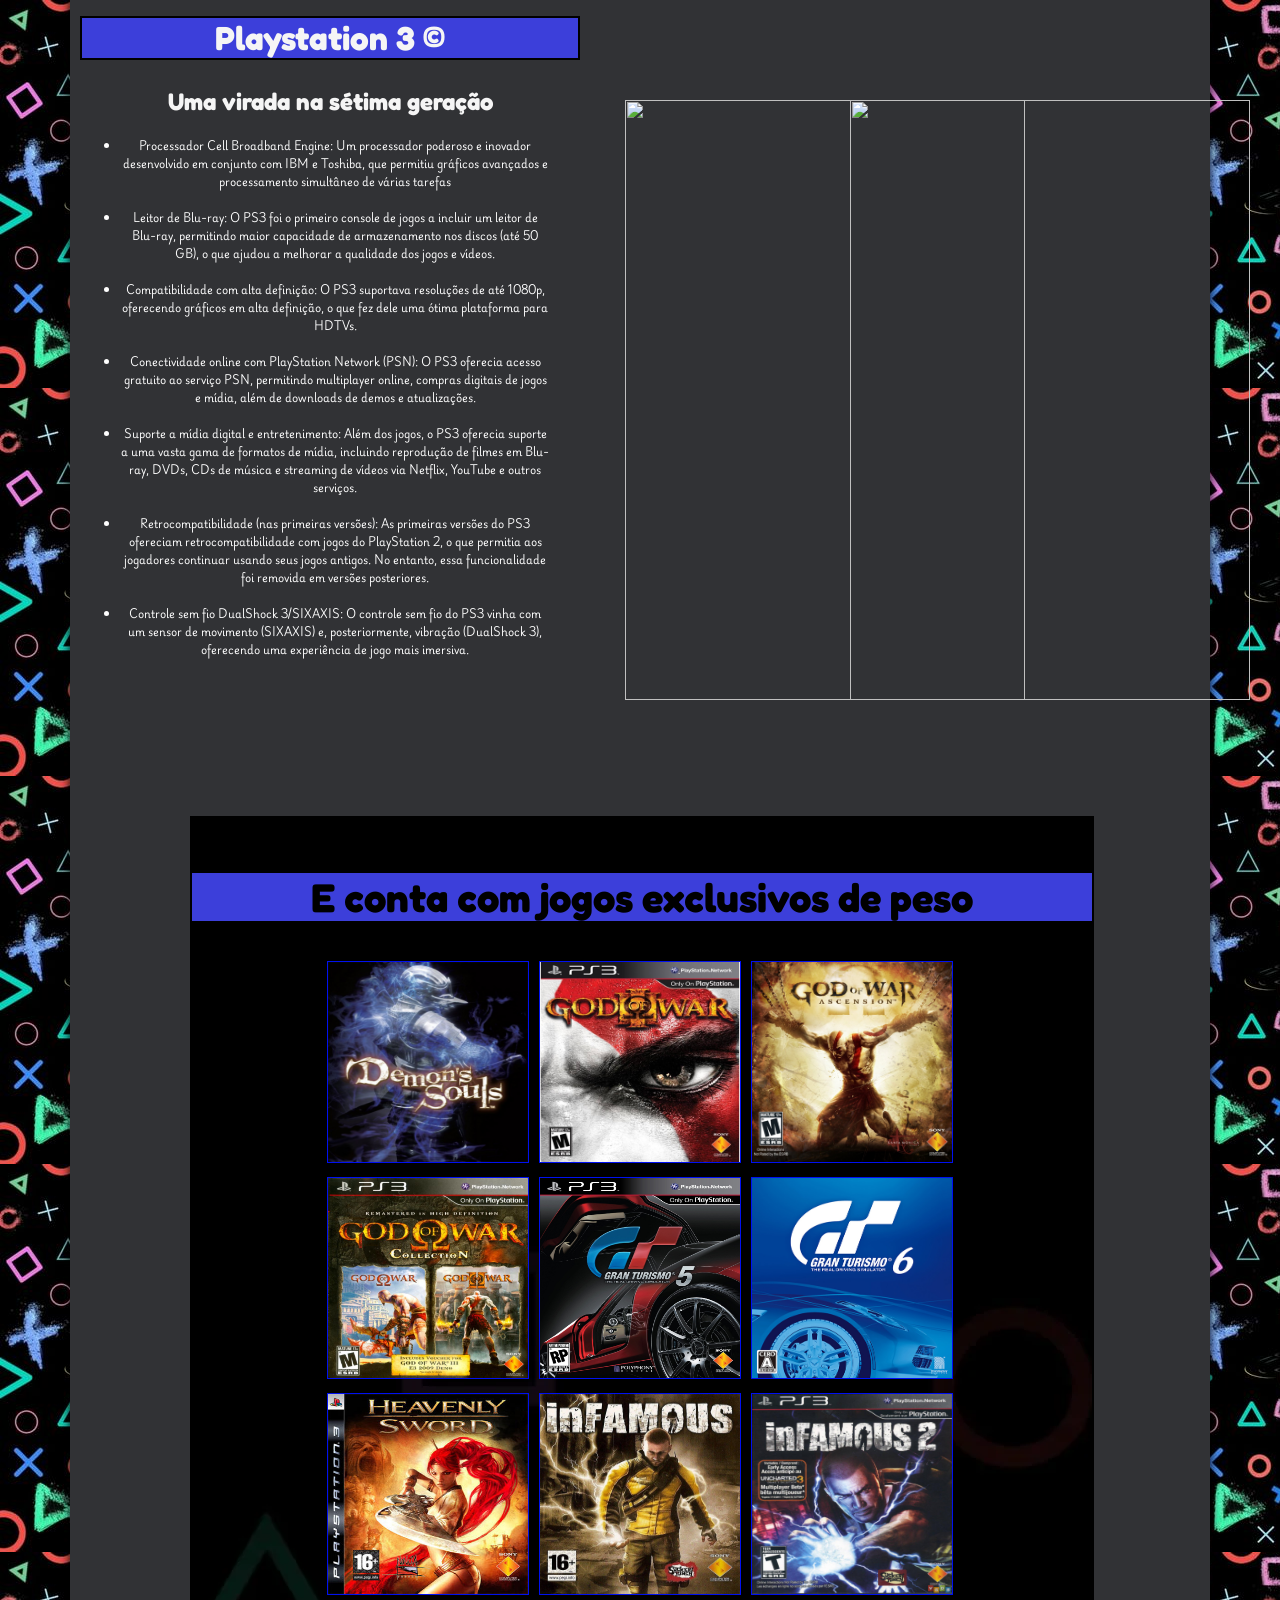
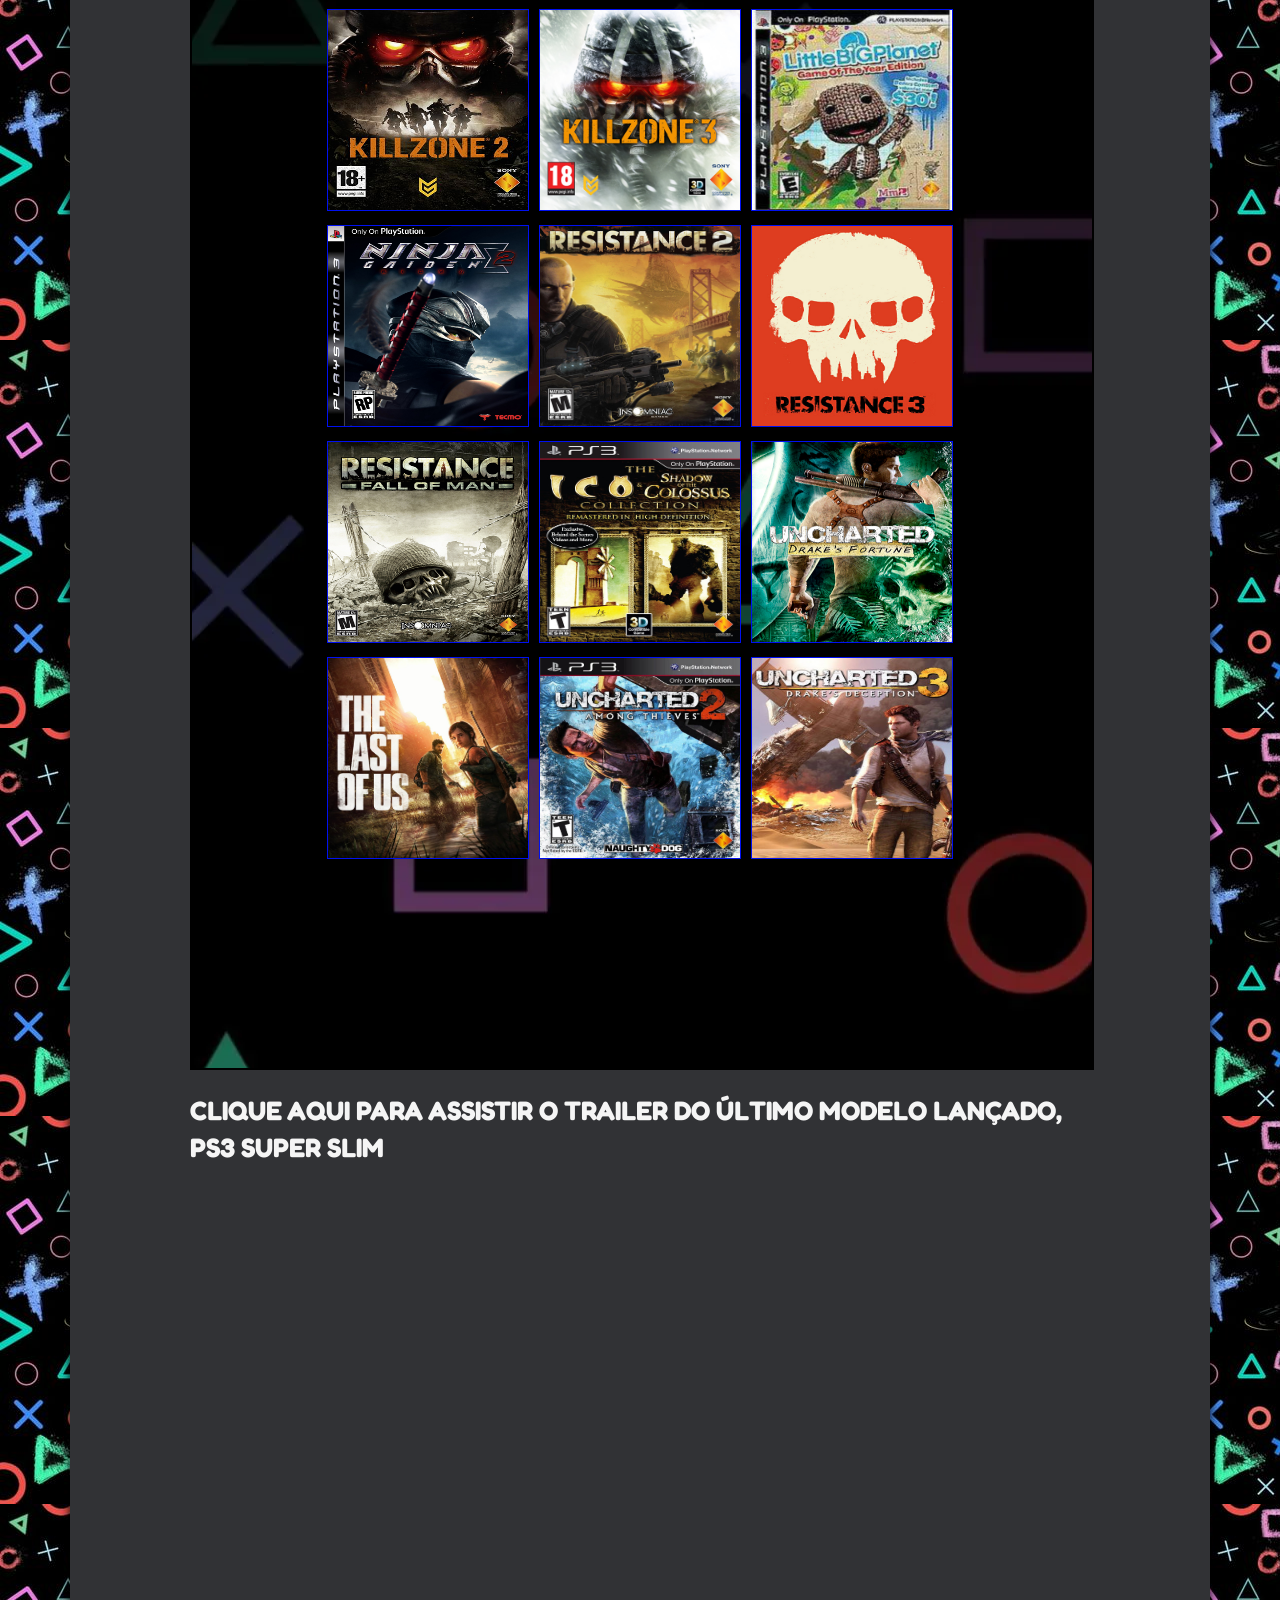
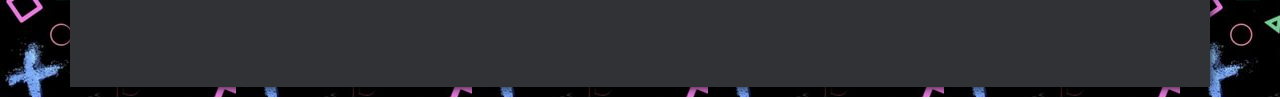
==== index.html @ 993ad934 "Add files via upload" ====
<!DOCTYPE html>
<html lang="pt-br">
<head>
        <meta charset="UTF-8">
        <meta name="viewport" content="width=device-width, initial-scale=1.0">
        <title>Sony Playstation</title>
        <link rel="stylesheet" type="text/css" href="landing.css"/>
        <link type="text/javascript" href="landing.js">
</head>
<body>
      <div id="landing">  
        <section id="explainid">
                <h1 id="explain">Playstation 3 &copy;</h1>
                <h2 id="explain2">Uma virada na sétima geração</h2>
                <ul id="specs">
                        <li>Processador Cell Broadband Engine: Um processador poderoso e inovador desenvolvido em conjunto com IBM e Toshiba, que permitiu gráficos avançados e processamento simultâneo de várias tarefas</li><br>
                        <li>Leitor de Blu-ray: O PS3 foi o primeiro console de jogos a incluir um leitor de Blu-ray, permitindo maior capacidade de armazenamento nos discos (até 50 GB), o que ajudou a melhorar a qualidade dos jogos e vídeos.</li><br>
                        <li>Compatibilidade com alta definição: O PS3 suportava resoluções de até 1080p, oferecendo gráficos em alta definição, o que fez dele uma ótima plataforma para HDTVs.</li><br>
                        <li>Conectividade online com PlayStation Network (PSN): O PS3 oferecia acesso gratuito ao serviço PSN, permitindo multiplayer online, compras digitais de jogos e mídia, além de downloads de demos e atualizações.</li><br>
                        <li>Suporte a mídia digital e entretenimento: Além dos jogos, o PS3 oferecia suporte a uma vasta gama de formatos de mídia, incluindo reprodução de filmes em Blu-ray, DVDs, CDs de música e streaming de vídeos via Netflix, YouTube e outros serviços.</li><br>
                        <li>Retrocompatibilidade (nas primeiras versões): As primeiras versões do PS3 ofereciam retrocompatibilidade com jogos do PlayStation 2, o que permitia aos jogadores continuar usando seus jogos antigos. No entanto, essa funcionalidade foi removida em versões posteriores.</li><br>
                        <li>Controle sem fio DualShock 3/SIXAXIS: O controle sem fio do PS3 vinha com um sensor de movimento (SIXAXIS) e, posteriormente, vibração (DualShock 3), oferecendo uma experiência de jogo mais imersiva.</li><br>
                </ul>
        </section>
                <img id="play1" src="imagens/PS3-Slim-Console-Vert.png" alt="">
                <img id="play2" src="imagens/Ps3-fat-console.png">                
   <section id="exclu">
   <h1 id="peso">E conta com jogos exclusivos de peso</h1>
                <ul id="exclusivos">
        <li><img src="imagens/demonsouls.jpg" alt=""></li>
        <li><img src="imagens/god3.jpg" alt=""></li>
        <li><img src="imagens/gowascension.png" alt=""></li>
   </br>
   </ul>
   <ul id="exclusivos">
        <li><img src="imagens/gowcollection.jpg" alt=""></li>
        <li><img src="imagens/granturismo5.jpg" alt=""></li>
        <li><img src="imagens/granturismo6.jpg" alt=""></li><br>
        </ul>
        <ul id="exclusivos">
        <li><img src="imagens/Heavenly_Sword_Game_Cover.jpg" alt=""></li>
        <li><img src="imagens/infamous.jpg" alt=""></li>
        <li><img src="imagens/infamous-2-37993.jpg" alt=""></li><br>
</ul>
<ul id="exclusivos">
        <li><img src="imagens/killzone2.png" alt=""></li>
        <li><img src="imagens/Killzone_3_capa.png" alt=""></li>
        <li><img src="imagens/littlebigplanet.jpg" alt=""></li><br>
        </ul>
        <ul id="exclusivos">
        <li><img src="imagens/ninjagaidensigma.jpg" alt=""></li>
        <li><img src="imagens/Resistance_2_capa.png" alt=""></li>
        <li><img src="imagens/Resistance_3_capa.png" alt=""></li><br>
        </ul>
        <ul id="exclusivos">
        <li><img src="imagens/Resistance_Fall_of_Man_capa.png" alt=""></li>
        <li><img src="imagens/shadoweico.jpg" alt=""></li>
        <li><img src="imagens/uncharted1.png" alt=""></li><br>
        </ul>
        <ul id="exclusivos">
        <li><img src="imagens/thelastofus.png" alt=""></li>
        <li><img src="imagens/uncharted2.jpg" alt=""></li>
        <li><img src="imagens/uncharted3.jpg" alt=""></li><br>
   </ul>
</section>
<h1 id="trailer"><a href="Trailer.html" target="_blank">CLIQUE AQUI PARA ASSISTIR O TRAILER DO ÚLTIMO MODELO LANÇADO, PS3 SUPER SLIM</a></h1>
</div>
</body>
</html>
---- landing.css ----
@charset " UTF-8 ";
@font-face {
        font-family: Fredoka;
        src: url(fontes/Fredoka-VariableFont_wdth\,wght.ttf);
     }
     @font-face {
        font-family: Playwrite;
        src: url(fontes/PlaywriteDEGrund-VariableFont_wght.ttf);
     }
body{
       background-image: url(imagens/psbackexclu.jpg) ;

}
div#landing{
        width: 900px;
        margin: -20px auto 10px auto;
        box-shadow: 0px 0px 10px ;
        padding-left: 120px;
        padding-right: 120px;
        align-content: center;
        align-items: center;
        align-self: center;
        background-color: rgb(49, 50, 53);
        padding-bottom: 500px;
}
img#play1{
        height: 600px;
        width: 400px;
        display: block;
        position: absolute;
        left: 850px;
        top: 100px;
}
img#play2{
        height: 600px;
        width: 400px;
        display: block;
        position: absolute;
        left: 625px;
        top: 100px;

}
section#explainid{
        display: block;
        height: 600px;
        width: 500px;
        background-color: rgb(49, 50, 53);
        margin-top: 10px;
        padding-left: 10px;
        padding-right: 10px;
        margin-left: -120px;
}
header{
        width: 500px;
        height: 250px;
        background-color: aliceblue;
}
ul#exclusivos{
       width: 100px;
       height: 200px;  
       list-style: none;
       display: flex;
       margin-left: 90px;
       margin-right: 150px;
}

ul#exclusivos li img{
        width: 200px;
        height: 200px;
        display: inline-flexbox;
        border: 1px solid rgb(0, 16, 241);
        margin: 5px 5px 5px 5px;

}
ul#exclusivos li img:hover{
        width: 300px;
        height: 300px;
        transition: 2s;
        position: relative;
}
h1#explain{
        background-color: rgb(60, 63, 218);
        font-family: Fredoka;
        font-size: 25pt;
        text-align: center;
        border: 2px solid black;
        color: whitesmoke;
}
h2#explain2{
        font-family: Fredoka;
        color: whitesmoke;
        text-align: center;
}
h1#peso{
        font-family: Fredoka;
        background-color: rgb(60, 63, 218);
        text-align: center;
        font-size: 30pt;
        border-bottom: 2px solid black;
        border-top: 2px solid black;
}
section#exclu{
        width: 900px;
        padding-top: 20px;
        text-align: center;
        background-image: url(imagens/ps3\ e\ tals.webp);
        padding-bottom: 200px;
        margin-top: 200px;
        border: 2px solid black;
}
ul#specs li{
        font-family:Playwrite;
        font-size: 8pt;
        color: white;
}
ul#specs li:hover{
        background-color: rgb(62, 75, 194);
        font-weight: bolder;
        transition: 1.5s;
        font-size: 10pt;
}
ul#specs{
        height: 800px;
        width: 430px;
        text-align: center;
        text-align: justify;
        padding-bottom: 80px;
        background-color: rgb(49, 50, 53);
        text-align: center;
        padding-right: 40px;
}
a{
        text-decoration: none;
        color: whitesmoke;
        text-align: center;
        font-family: Fredoka;
        text-align: justify;
        font-size: 20pt;
}
h1#trailer a:hover{
        background-color: rgb(0, 4, 216);
        font-size: 30pt;
        transition: 2s;
}
video#trailer{
        width: 800px;
        height: 500px;
        padding-left: 50px;
        padding-right: 150px;
        padding-top: 50px;
}
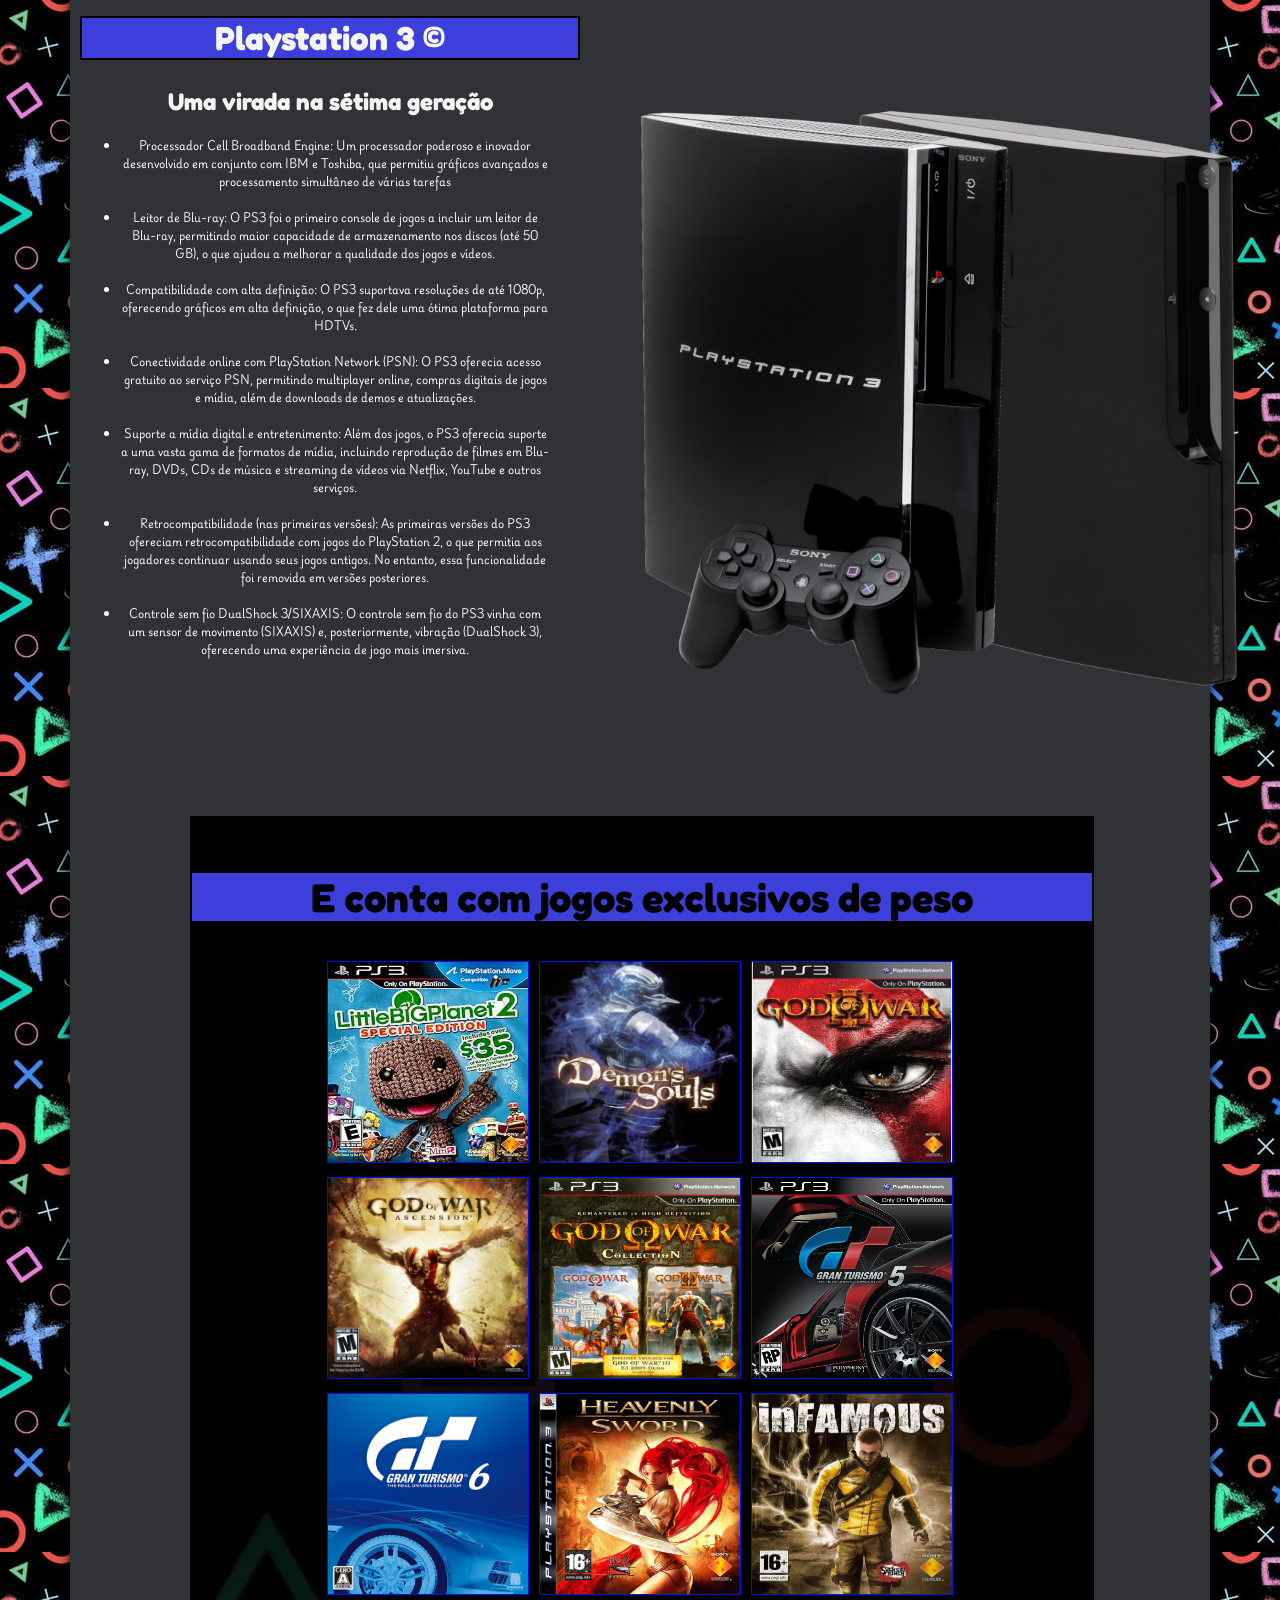
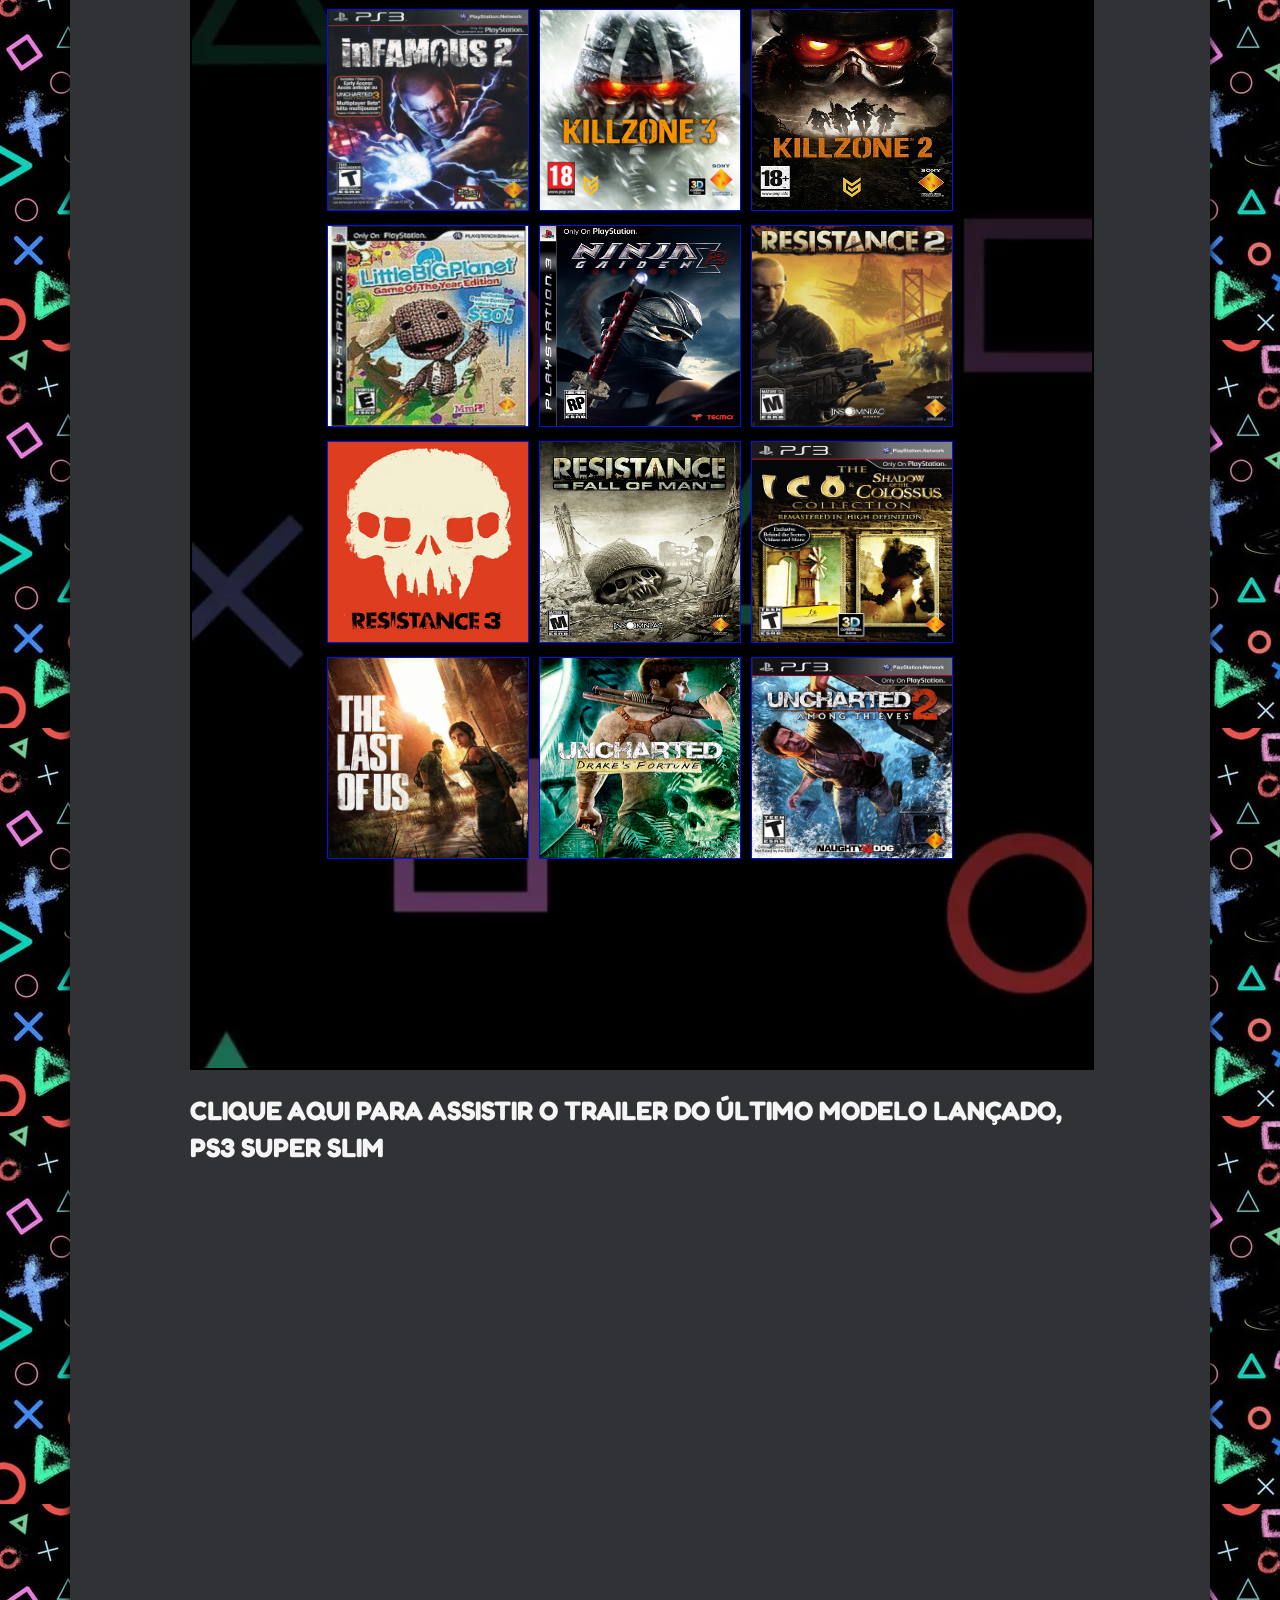
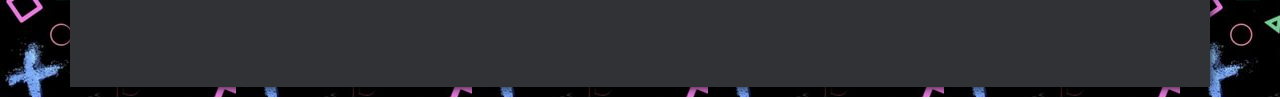
==== commit 546b5b91: "Atualizar imagens da galeria de jogos" ====
--- a/index.html
+++ b/index.html
@@ -27,40 +27,40 @@
    <section id="exclu">
    <h1 id="peso">E conta com jogos exclusivos de peso</h1>
                 <ul id="exclusivos">
-        <li><img src="imagens/demonsouls.jpg" alt=""></li>
-        <li><img src="imagens/god3.jpg" alt=""></li>
-        <li><img src="imagens/gowascension.png" alt=""></li>
+        <li><img src="imagens/foto1.jpg" alt=""></li>
+        <li><img src="imagens/foto2.jpg" alt=""></li>
+        <li><img src="imagens/foto3.jpg" alt=""></li>
    </br>
    </ul>
    <ul id="exclusivos">
-        <li><img src="imagens/gowcollection.jpg" alt=""></li>
-        <li><img src="imagens/granturismo5.jpg" alt=""></li>
-        <li><img src="imagens/granturismo6.jpg" alt=""></li><br>
+        <li><img src="imagens/foto4.png" alt=""></li>
+        <li><img src="imagens/foto5.jpg" alt=""></li>
+        <li><img src="imagens/foto6.jpg" alt=""></li><br>
         </ul>
         <ul id="exclusivos">
-        <li><img src="imagens/Heavenly_Sword_Game_Cover.jpg" alt=""></li>
-        <li><img src="imagens/infamous.jpg" alt=""></li>
-        <li><img src="imagens/infamous-2-37993.jpg" alt=""></li><br>
+        <li><img src="imagens/foto7.jpg" alt=""></li>
+        <li><img src="imagens/foto8.jpg" alt=""></li>
+        <li><img src="imagens/foto9.jpg" alt=""></li><br>
 </ul>
 <ul id="exclusivos">
-        <li><img src="imagens/killzone2.png" alt=""></li>
-        <li><img src="imagens/Killzone_3_capa.png" alt=""></li>
-        <li><img src="imagens/littlebigplanet.jpg" alt=""></li><br>
+        <li><img src="imagens/foto10.jpg" alt=""></li>
+        <li><img src="imagens/foto11.png" alt=""></li>
+        <li><img src="imagens/foto12.png" alt=""></li><br>
         </ul>
         <ul id="exclusivos">
-        <li><img src="imagens/ninjagaidensigma.jpg" alt=""></li>
-        <li><img src="imagens/Resistance_2_capa.png" alt=""></li>
-        <li><img src="imagens/Resistance_3_capa.png" alt=""></li><br>
+        <li><img src="imagens/foto13.jpg" alt=""></li>
+        <li><img src="imagens/foto14.jpg" alt=""></li>
+        <li><img src="imagens/foto15.png" alt=""></li><br>
         </ul>
         <ul id="exclusivos">
-        <li><img src="imagens/Resistance_Fall_of_Man_capa.png" alt=""></li>
-        <li><img src="imagens/shadoweico.jpg" alt=""></li>
-        <li><img src="imagens/uncharted1.png" alt=""></li><br>
+        <li><img src="imagens/foto16.png" alt=""></li>
+        <li><img src="imagens/foto17.png" alt=""></li>
+        <li><img src="imagens/foto18.jpg" alt=""></li><br>
         </ul>
         <ul id="exclusivos">
-        <li><img src="imagens/thelastofus.png" alt=""></li>
-        <li><img src="imagens/uncharted2.jpg" alt=""></li>
-        <li><img src="imagens/uncharted3.jpg" alt=""></li><br>
+        <li><img src="imagens/foto19.png" alt=""></li>
+        <li><img src="imagens/foto20.png" alt=""></li>
+        <li><img src="imagens/foto21.jpg" alt=""></li><br>
    </ul>
 </section>
 <h1 id="trailer"><a href="Trailer.html" target="_blank">CLIQUE AQUI PARA ASSISTIR O TRAILER DO ÚLTIMO MODELO LANÇADO, PS3 SUPER SLIM</a></h1>
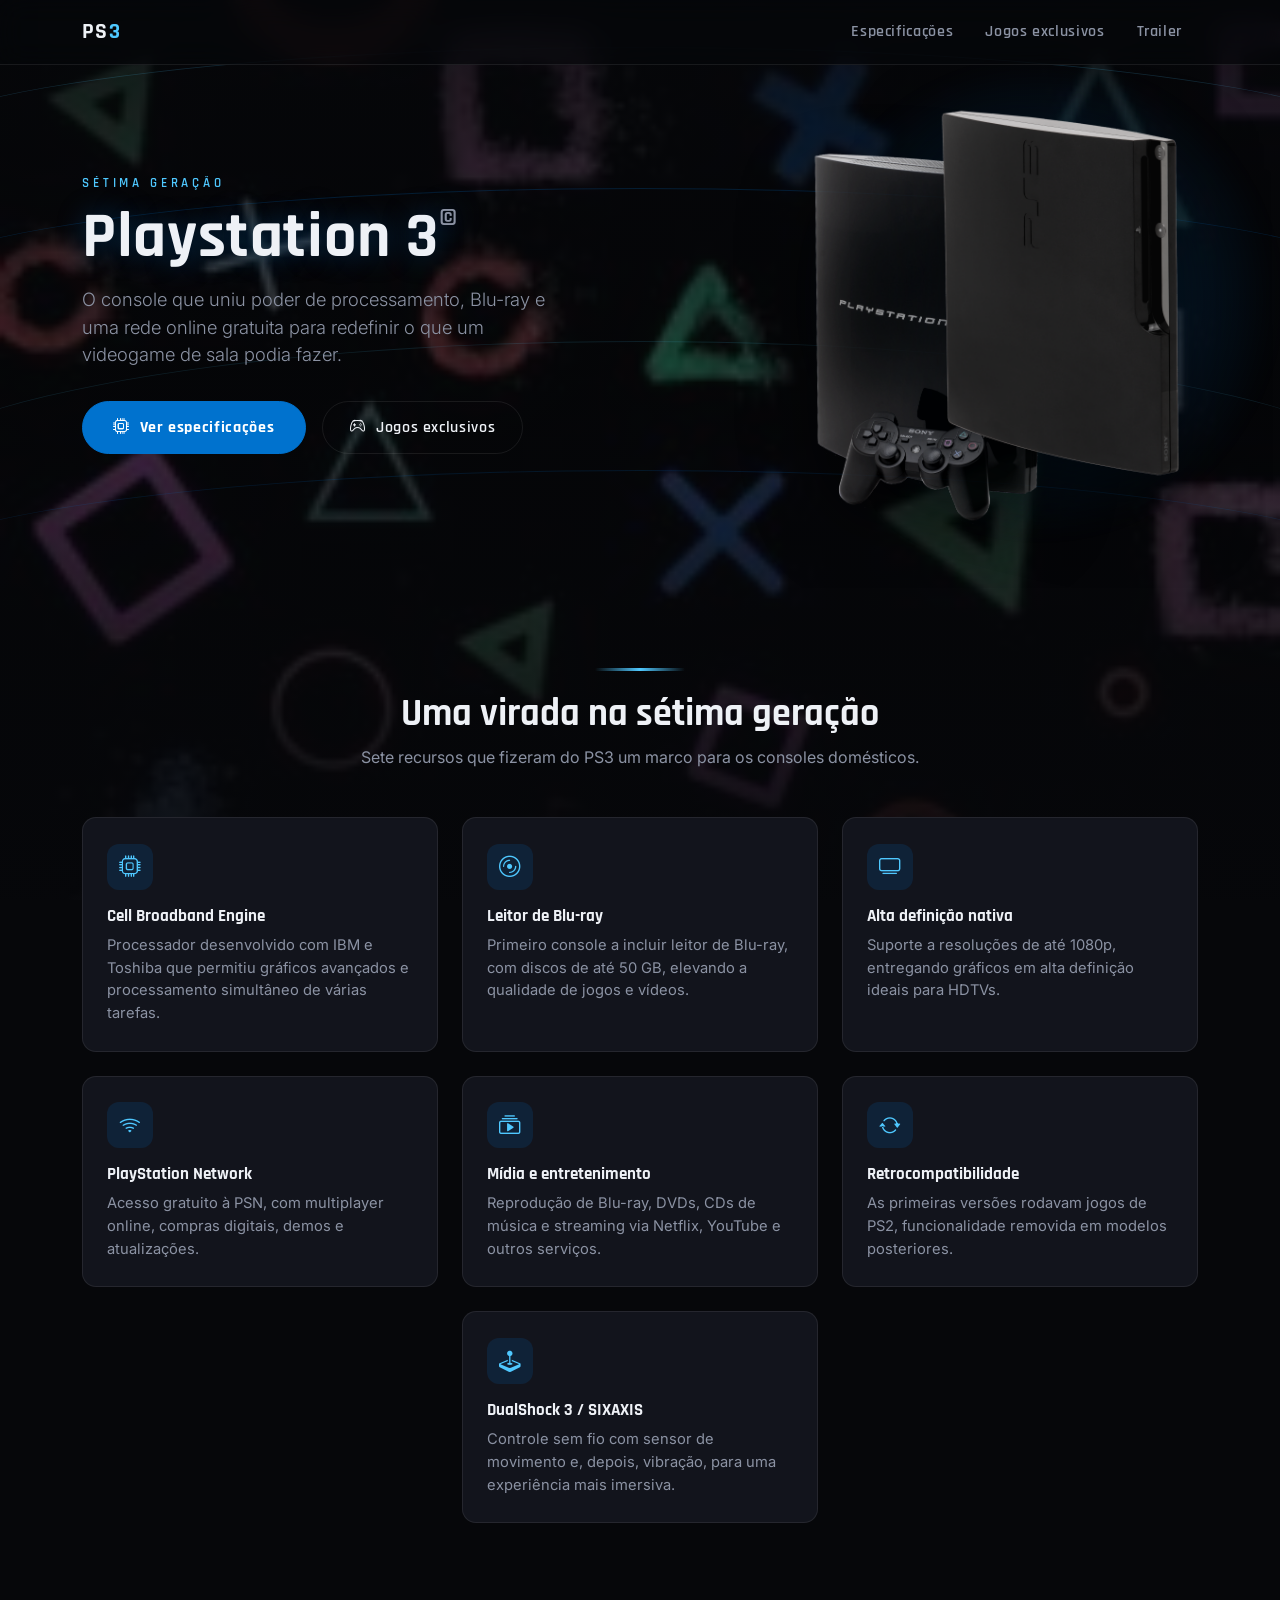
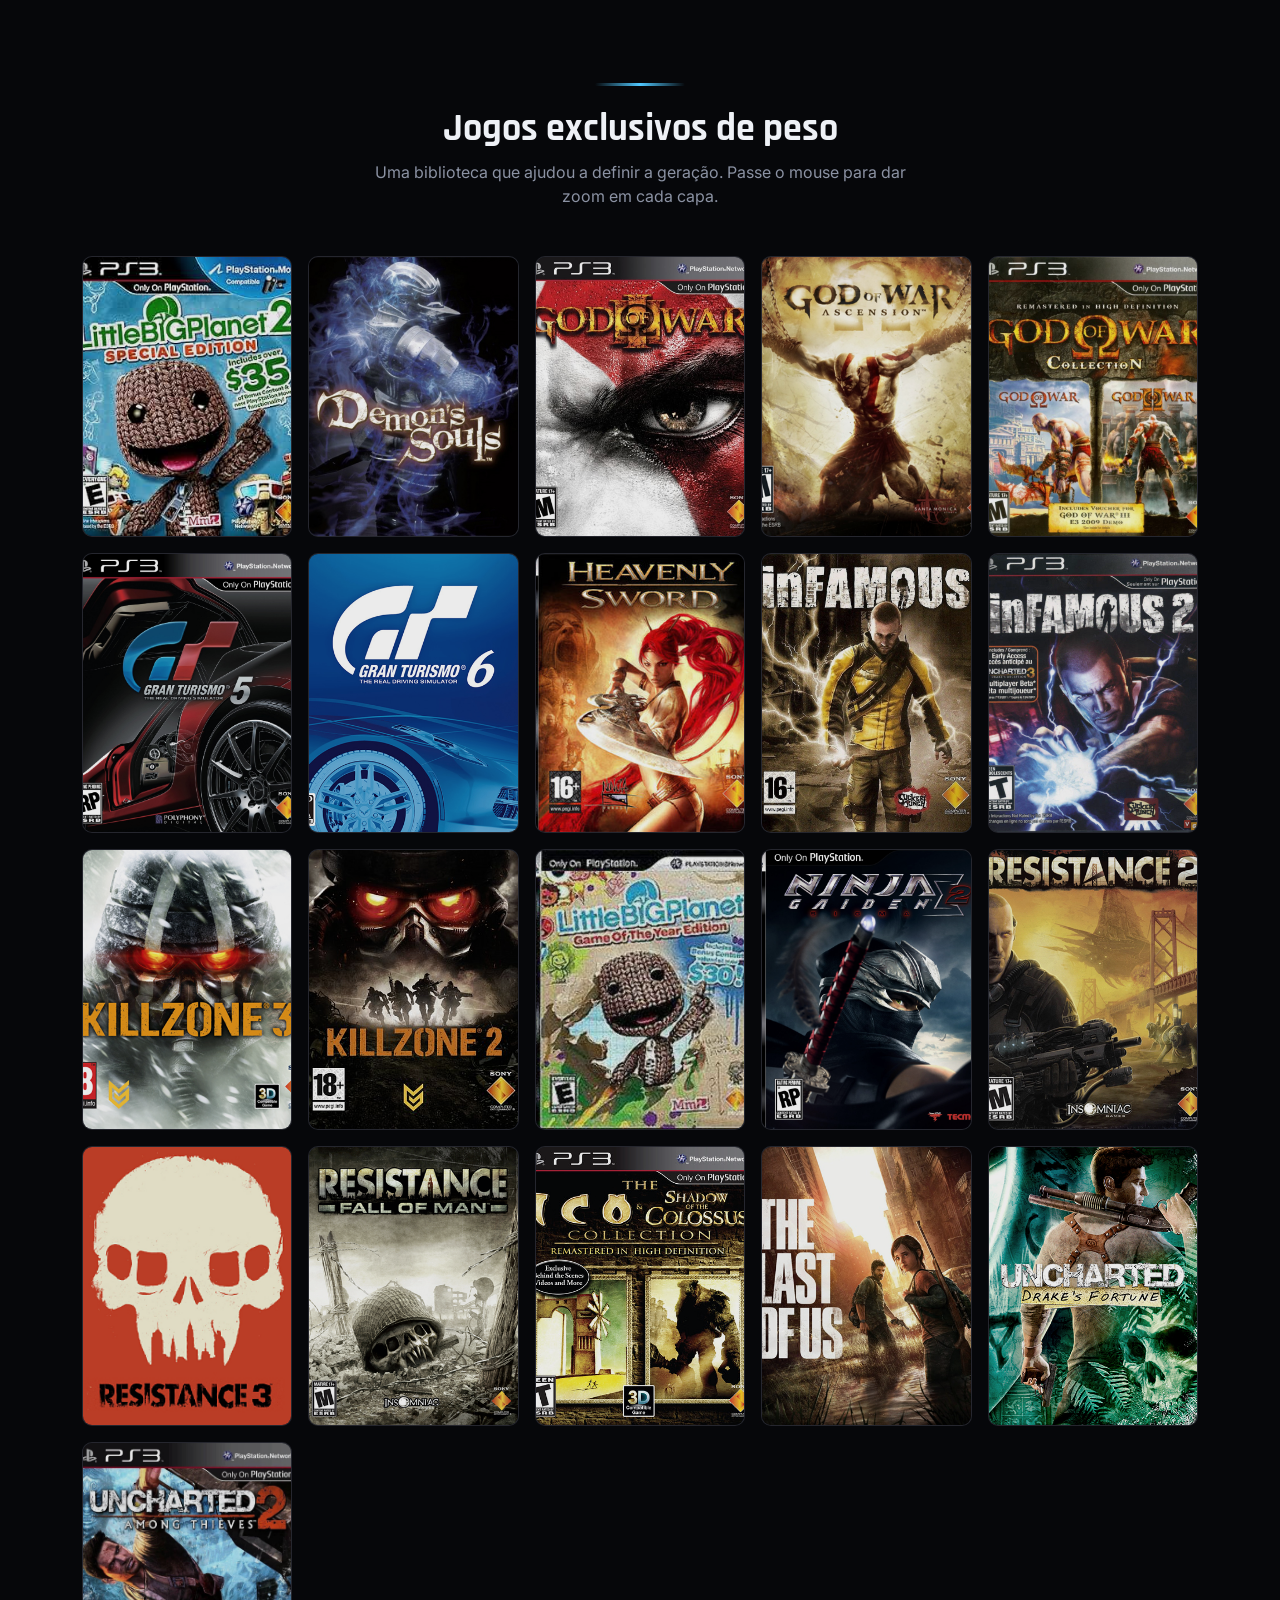
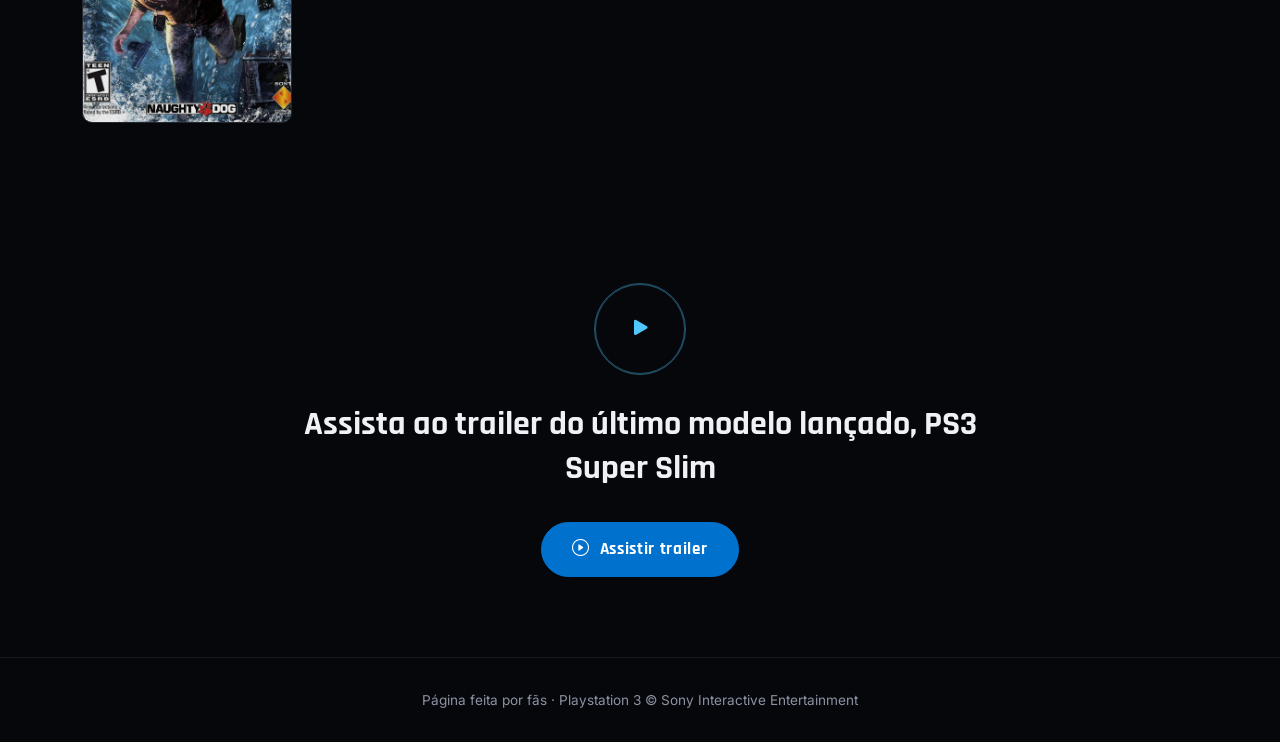
==== commit 4899521c: "Bootstrap e novo estilo" ====
--- a/index.html
+++ b/index.html
@@ -1,69 +1,190 @@
 <!DOCTYPE html>
 <html lang="pt-br">
 <head>
-        <meta charset="UTF-8">
-        <meta name="viewport" content="width=device-width, initial-scale=1.0">
-        <title>Sony Playstation</title>
-        <link rel="stylesheet" type="text/css" href="landing.css"/>
-        <link type="text/javascript" href="landing.js">
+    <meta charset="UTF-8">
+    <meta name="viewport" content="width=device-width, initial-scale=1.0">
+    <title>Playstation 3 &mdash; Uma virada na sétima geração</title>
+    <meta name="description" content="Conheça o Playstation 3: Cell Broadband Engine, leitor de Blu-ray, PSN e os maiores jogos exclusivos do console.">
+
+    <link rel="preconnect" href="https://fonts.googleapis.com">
+    <link rel="preconnect" href="https://fonts.gstatic.com" crossorigin>
+    <link href="https://fonts.googleapis.com/css2?family=Rajdhani:wght@500;600;700&family=Inter:wght@400;500;600&display=swap" rel="stylesheet">
+
+    <link href="https://cdn.jsdelivr.net/npm/bootstrap@5.3.7/dist/css/bootstrap.min.css" rel="stylesheet">
+    <link href="https://cdn.jsdelivr.net/npm/bootstrap-icons@1.11.3/font/bootstrap-icons.min.css" rel="stylesheet">
+
+    <link rel="stylesheet" type="text/css" href="landing.css">
 </head>
 <body>
-      <div id="landing">  
-        <section id="explainid">
-                <h1 id="explain">Playstation 3 &copy;</h1>
-                <h2 id="explain2">Uma virada na sétima geração</h2>
-                <ul id="specs">
-                        <li>Processador Cell Broadband Engine: Um processador poderoso e inovador desenvolvido em conjunto com IBM e Toshiba, que permitiu gráficos avançados e processamento simultâneo de várias tarefas</li><br>
-                        <li>Leitor de Blu-ray: O PS3 foi o primeiro console de jogos a incluir um leitor de Blu-ray, permitindo maior capacidade de armazenamento nos discos (até 50 GB), o que ajudou a melhorar a qualidade dos jogos e vídeos.</li><br>
-                        <li>Compatibilidade com alta definição: O PS3 suportava resoluções de até 1080p, oferecendo gráficos em alta definição, o que fez dele uma ótima plataforma para HDTVs.</li><br>
-                        <li>Conectividade online com PlayStation Network (PSN): O PS3 oferecia acesso gratuito ao serviço PSN, permitindo multiplayer online, compras digitais de jogos e mídia, além de downloads de demos e atualizações.</li><br>
-                        <li>Suporte a mídia digital e entretenimento: Além dos jogos, o PS3 oferecia suporte a uma vasta gama de formatos de mídia, incluindo reprodução de filmes em Blu-ray, DVDs, CDs de música e streaming de vídeos via Netflix, YouTube e outros serviços.</li><br>
-                        <li>Retrocompatibilidade (nas primeiras versões): As primeiras versões do PS3 ofereciam retrocompatibilidade com jogos do PlayStation 2, o que permitia aos jogadores continuar usando seus jogos antigos. No entanto, essa funcionalidade foi removida em versões posteriores.</li><br>
-                        <li>Controle sem fio DualShock 3/SIXAXIS: O controle sem fio do PS3 vinha com um sensor de movimento (SIXAXIS) e, posteriormente, vibração (DualShock 3), oferecendo uma experiência de jogo mais imersiva.</li><br>
+
+    <!-- Barra de navegação-->
+    <nav class="navbar navbar-expand-lg navbar-dark fixed-top ps-navbar">
+        <div class="container">
+            <a class="navbar-brand" href="#top">PS<span>3</span></a>
+            <button class="navbar-toggler" type="button" data-bs-toggle="collapse" data-bs-target="#psNav" aria-controls="psNav" aria-expanded="false" aria-label="Abrir menu">
+                <span class="navbar-toggler-icon"></span>
+            </button>
+            <div class="collapse navbar-collapse" id="psNav">
+                <ul class="navbar-nav ms-auto">
+                    <li class="nav-item"><a class="nav-link" href="#especificacoes">Especificações</a></li>
+                    <li class="nav-item"><a class="nav-link" href="#exclusivos">Jogos exclusivos</a></li>
+                    <li class="nav-item"><a class="nav-link" href="#trailer">Trailer</a></li>
                 </ul>
-        </section>
-                <img id="play1" src="imagens/PS3-Slim-Console-Vert.png" alt="">
-                <img id="play2" src="imagens/Ps3-fat-console.png">                
-   <section id="exclu">
-   <h1 id="peso">E conta com jogos exclusivos de peso</h1>
-                <ul id="exclusivos">
-        <li><img src="imagens/foto1.jpg" alt=""></li>
-        <li><img src="imagens/foto2.jpg" alt=""></li>
-        <li><img src="imagens/foto3.jpg" alt=""></li>
-   </br>
-   </ul>
-   <ul id="exclusivos">
-        <li><img src="imagens/foto4.png" alt=""></li>
-        <li><img src="imagens/foto5.jpg" alt=""></li>
-        <li><img src="imagens/foto6.jpg" alt=""></li><br>
-        </ul>
-        <ul id="exclusivos">
-        <li><img src="imagens/foto7.jpg" alt=""></li>
-        <li><img src="imagens/foto8.jpg" alt=""></li>
-        <li><img src="imagens/foto9.jpg" alt=""></li><br>
-</ul>
-<ul id="exclusivos">
-        <li><img src="imagens/foto10.jpg" alt=""></li>
-        <li><img src="imagens/foto11.png" alt=""></li>
-        <li><img src="imagens/foto12.png" alt=""></li><br>
-        </ul>
-        <ul id="exclusivos">
-        <li><img src="imagens/foto13.jpg" alt=""></li>
-        <li><img src="imagens/foto14.jpg" alt=""></li>
-        <li><img src="imagens/foto15.png" alt=""></li><br>
-        </ul>
-        <ul id="exclusivos">
-        <li><img src="imagens/foto16.png" alt=""></li>
-        <li><img src="imagens/foto17.png" alt=""></li>
-        <li><img src="imagens/foto18.jpg" alt=""></li><br>
-        </ul>
-        <ul id="exclusivos">
-        <li><img src="imagens/foto19.png" alt=""></li>
-        <li><img src="imagens/foto20.png" alt=""></li>
-        <li><img src="imagens/foto21.jpg" alt=""></li><br>
-   </ul>
-</section>
-<h1 id="trailer"><a href="Trailer.html" target="_blank">CLIQUE AQUI PARA ASSISTIR O TRAILER DO ÚLTIMO MODELO LANÇADO, PS3 SUPER SLIM</a></h1>
-</div>
+            </div>
+        </div>
+    </nav>
+
+    <div id="top"></div>
+
+    <!-- ===== HERO ===== -->
+    <header class="ps-hero">
+        <div class="ps-wave-field" aria-hidden="true">
+            <div class="ps-wave w1"></div>
+            <div class="ps-wave w2"></div>
+            <div class="ps-wave w3"></div>
+            <div class="ps-wave w4"></div>
+        </div>
+        <div class="ps-hero-glow" aria-hidden="true"></div>
+
+        <div class="container position-relative">
+            <div class="row align-items-center gy-5">
+                <div class="col-lg-6">
+                    <p class="ps-eyebrow">Sétima geração</p>
+                    <h1>Playstation 3<sup>&copy;</sup></h1>
+                    <p class="lead">O console que uniu poder de processamento, Blu-ray e uma rede online gratuita para redefinir o que um videogame de sala podia fazer.</p>
+                    <div class="d-flex flex-wrap gap-3 justify-content-lg-start justify-content-center">
+                        <a href="#especificacoes" class="ps-btn-primary">
+                            <i class="bi bi-cpu" aria-hidden="true"></i> Ver especificações
+                        </a>
+                        <a href="#exclusivos" class="ps-btn-ghost">
+                            <i class="bi bi-controller" aria-hidden="true"></i> Jogos exclusivos
+                        </a>
+                    </div>
+                </div>
+                <div class="col-lg-6">
+                    <div class="ps-hero-art">
+                        <img class="play2" src="imagens/Ps3-fat-console.png" alt="Console Playstation 3 Fat">
+                        <img class="play1" src="imagens/PS3-Slim-Console-Vert.png" alt="Console Playstation 3 Slim na vertical">
+                    </div>
+                </div>
+            </div>
+        </div>
+    </header>
+
+    <!-- ===== ESPECIFICAÇÕES ===== -->
+    <section id="especificacoes" class="ps-section">
+        <div class="container">
+            <div class="ps-divider"></div>
+            <h2 class="ps-section-title">Uma virada na sétima geração</h2>
+            <p class="ps-section-sub">Sete recursos que fizeram do PS3 um marco para os consoles domésticos.</p>
+
+            <div class="row g-4">
+                <div class="col-md-6 col-lg-4">
+                    <div class="ps-spec-card h-100">
+                        <div class="ps-spec-icon"><i class="bi bi-cpu" aria-hidden="true"></i></div>
+                        <h3>Cell Broadband Engine</h3>
+                        <p>Processador desenvolvido com IBM e Toshiba que permitiu gráficos avançados e processamento simultâneo de várias tarefas.</p>
+                    </div>
+                </div>
+                <div class="col-md-6 col-lg-4">
+                    <div class="ps-spec-card h-100">
+                        <div class="ps-spec-icon"><i class="bi bi-disc" aria-hidden="true"></i></div>
+                        <h3>Leitor de Blu-ray</h3>
+                        <p>Primeiro console a incluir leitor de Blu-ray, com discos de até 50&nbsp;GB, elevando a qualidade de jogos e vídeos.</p>
+                    </div>
+                </div>
+                <div class="col-md-6 col-lg-4">
+                    <div class="ps-spec-card h-100">
+                        <div class="ps-spec-icon"><i class="bi bi-tv" aria-hidden="true"></i></div>
+                        <h3>Alta definição nativa</h3>
+                        <p>Suporte a resoluções de até 1080p, entregando gráficos em alta definição ideais para HDTVs.</p>
+                    </div>
+                </div>
+                <div class="col-md-6 col-lg-4">
+                    <div class="ps-spec-card h-100">
+                        <div class="ps-spec-icon"><i class="bi bi-wifi" aria-hidden="true"></i></div>
+                        <h3>PlayStation Network</h3>
+                        <p>Acesso gratuito à PSN, com multiplayer online, compras digitais, demos e atualizações.</p>
+                    </div>
+                </div>
+                <div class="col-md-6 col-lg-4">
+                    <div class="ps-spec-card h-100">
+                        <div class="ps-spec-icon"><i class="bi bi-collection-play" aria-hidden="true"></i></div>
+                        <h3>Mídia e entretenimento</h3>
+                        <p>Reprodução de Blu-ray, DVDs, CDs de música e streaming via Netflix, YouTube e outros serviços.</p>
+                    </div>
+                </div>
+                <div class="col-md-6 col-lg-4">
+                    <div class="ps-spec-card h-100">
+                        <div class="ps-spec-icon"><i class="bi bi-arrow-repeat" aria-hidden="true"></i></div>
+                        <h3>Retrocompatibilidade</h3>
+                        <p>As primeiras versões rodavam jogos de PS2, funcionalidade removida em modelos posteriores.</p>
+                    </div>
+                </div>
+                <div class="col-md-6 col-lg-4 mx-auto">
+                    <div class="ps-spec-card h-100">
+                        <div class="ps-spec-icon"><i class="bi bi-joystick" aria-hidden="true"></i></div>
+                        <h3>DualShock 3 / SIXAXIS</h3>
+                        <p>Controle sem fio com sensor de movimento e, depois, vibração, para uma experiência mais imersiva.</p>
+                    </div>
+                </div>
+            </div>
+        </div>
+    </section>
+
+    <!-- ===== GALERIA DE EXCLUSIVOS ===== -->
+    <section id="exclusivos" class="ps-section">
+        <div class="container">
+            <div class="ps-divider"></div>
+            <h2 class="ps-section-title">Jogos exclusivos de peso</h2>
+            <p class="ps-section-sub">Uma biblioteca que ajudou a definir a geração. Passe o mouse para dar zoom em cada capa.</p>
+
+            <div class="row row-cols-2 row-cols-sm-3 row-cols-md-4 row-cols-lg-5 row-cols-xl-7 g-3">
+                <div class="col"><div class="ps-gallery-item"><img src="imagens/foto1.jpg" alt="Capa de jogo exclusivo do PS3 &mdash; 1"></div></div>
+                <div class="col"><div class="ps-gallery-item"><img src="imagens/foto2.jpg" alt="Capa de jogo exclusivo do PS3 &mdash; 2"></div></div>
+                <div class="col"><div class="ps-gallery-item"><img src="imagens/foto3.jpg" alt="Capa de jogo exclusivo do PS3 &mdash; 3"></div></div>
+                <div class="col"><div class="ps-gallery-item"><img src="imagens/foto4.png" alt="Capa de jogo exclusivo do PS3 &mdash; 4"></div></div>
+                <div class="col"><div class="ps-gallery-item"><img src="imagens/foto5.jpg" alt="Capa de jogo exclusivo do PS3 &mdash; 5"></div></div>
+                <div class="col"><div class="ps-gallery-item"><img src="imagens/foto6.jpg" alt="Capa de jogo exclusivo do PS3 &mdash; 6"></div></div>
+                <div class="col"><div class="ps-gallery-item"><img src="imagens/foto7.jpg" alt="Capa de jogo exclusivo do PS3 &mdash; 7"></div></div>
+                <div class="col"><div class="ps-gallery-item"><img src="imagens/foto8.jpg" alt="Capa de jogo exclusivo do PS3 &mdash; 8"></div></div>
+                <div class="col"><div class="ps-gallery-item"><img src="imagens/foto9.jpg" alt="Capa de jogo exclusivo do PS3 &mdash; 9"></div></div>
+                <div class="col"><div class="ps-gallery-item"><img src="imagens/foto10.jpg" alt="Capa de jogo exclusivo do PS3 &mdash; 10"></div></div>
+                <div class="col"><div class="ps-gallery-item"><img src="imagens/foto11.png" alt="Capa de jogo exclusivo do PS3 &mdash; 11"></div></div>
+                <div class="col"><div class="ps-gallery-item"><img src="imagens/foto12.png" alt="Capa de jogo exclusivo do PS3 &mdash; 12"></div></div>
+                <div class="col"><div class="ps-gallery-item"><img src="imagens/foto13.jpg" alt="Capa de jogo exclusivo do PS3 &mdash; 13"></div></div>
+                <div class="col"><div class="ps-gallery-item"><img src="imagens/foto14.jpg" alt="Capa de jogo exclusivo do PS3 &mdash; 14"></div></div>
+                <div class="col"><div class="ps-gallery-item"><img src="imagens/foto15.png" alt="Capa de jogo exclusivo do PS3 &mdash; 15"></div></div>
+                <div class="col"><div class="ps-gallery-item"><img src="imagens/foto16.png" alt="Capa de jogo exclusivo do PS3 &mdash; 16"></div></div>
+                <div class="col"><div class="ps-gallery-item"><img src="imagens/foto17.png" alt="Capa de jogo exclusivo do PS3 &mdash; 17"></div></div>
+                <div class="col"><div class="ps-gallery-item"><img src="imagens/foto18.jpg" alt="Capa de jogo exclusivo do PS3 &mdash; 18"></div></div>
+                <div class="col"><div class="ps-gallery-item"><img src="imagens/foto19.png" alt="Capa de jogo exclusivo do PS3 &mdash; 19"></div></div>
+                <div class="col"><div class="ps-gallery-item"><img src="imagens/foto20.png" alt="Capa de jogo exclusivo do PS3 &mdash; 20"></div></div>
+                <div class="col"><div class="ps-gallery-item"><img src="imagens/foto21.jpg" alt="Capa de jogo exclusivo do PS3 &mdash; 21"></div></div>
+            </div>
+        </div>
+    </section>
+
+    <!-- ===== TRAILER ===== -->
+    <section id="trailer" class="ps-section ps-trailer">
+        <div class="container">
+            <div class="ps-trailer-ring">
+                <i class="bi bi-play-fill" aria-hidden="true"></i>
+            </div>
+            <h2>Assista ao trailer do último modelo lançado, PS3 Super Slim</h2>
+            <a href="Trailer.html" target="_blank" rel="noopener" class="ps-btn-primary">
+                <i class="bi bi-play-circle" aria-hidden="true"></i> Assistir trailer
+            </a>
+        </div>
+    </section>
+
+    <!-- ===== FOOTER ===== -->
+    <footer class="ps-footer">
+        <div class="container">
+            Página feita por fãs &middot; Playstation 3 &copy; Sony Interactive Entertainment
+        </div>
+    </footer>
+
+    <script src="https://cdn.jsdelivr.net/npm/bootstrap@5.3.7/dist/js/bootstrap.bundle.min.js"></script>
 </body>
 </html>
--- a/landing.css
+++ b/landing.css
@@ -1,151 +1,442 @@
-@charset " UTF-8 ";
-@font-face {
-        font-family: Fredoka;
-        src: url(fontes/Fredoka-VariableFont_wdth\,wght.ttf);
-     }
-     @font-face {
-        font-family: Playwrite;
-        src: url(fontes/PlaywriteDEGrund-VariableFont_wght.ttf);
-     }
+@charset "UTF-8";
+
+/* ============================================
+   PLAYSTATION 3 — LANDING PAGE
+   Paleta e tipografia inspiradas na XMB (Cross Media Bar)
+   do PS3: preto profundo, azul PSN e reflexos sutis.
+   ============================================ */
+
+:root{
+  --ps-bg:        #06070a;
+  --ps-bg-soft:   #0b0d13;
+  --ps-panel:     #12141c;
+  --ps-panel-2:   #1a1d28;
+  --ps-line:      rgba(255,255,255,0.08);
+
+  --ps-blue:      #0072ce;
+  --ps-blue-dark: #023a68;
+  --ps-blue-glow: #4fc8ff;
+
+  --ps-white:     #eef1f6;
+  --ps-muted:     #8b92a3;
+
+  --font-display: 'Rajdhani', sans-serif;
+  --font-body:    'Inter', sans-serif;
+
+  --radius: 14px;
+  --ease: cubic-bezier(.22,.61,.36,1);
+}
+
+*{ box-sizing: border-box; }
+
+html{ scroll-behavior: smooth; }
+
 body{
-       background-image: url(imagens/psbackexclu.jpg) ;
-
-}
-div#landing{
-        width: 900px;
-        margin: -20px auto 10px auto;
-        box-shadow: 0px 0px 10px ;
-        padding-left: 120px;
-        padding-right: 120px;
-        align-content: center;
-        align-items: center;
-        align-self: center;
-        background-color: rgb(49, 50, 53);
-        padding-bottom: 500px;
-}
-img#play1{
-        height: 600px;
-        width: 400px;
-        display: block;
-        position: absolute;
-        left: 850px;
-        top: 100px;
-}
-img#play2{
-        height: 600px;
-        width: 400px;
-        display: block;
-        position: absolute;
-        left: 625px;
-        top: 100px;
-
-}
-section#explainid{
-        display: block;
-        height: 600px;
-        width: 500px;
-        background-color: rgb(49, 50, 53);
-        margin-top: 10px;
-        padding-left: 10px;
-        padding-right: 10px;
-        margin-left: -120px;
-}
-header{
-        width: 500px;
-        height: 250px;
-        background-color: aliceblue;
-}
-ul#exclusivos{
-       width: 100px;
-       height: 200px;  
-       list-style: none;
-       display: flex;
-       margin-left: 90px;
-       margin-right: 150px;
-}
-
-ul#exclusivos li img{
-        width: 200px;
-        height: 200px;
-        display: inline-flexbox;
-        border: 1px solid rgb(0, 16, 241);
-        margin: 5px 5px 5px 5px;
-
-}
-ul#exclusivos li img:hover{
-        width: 300px;
-        height: 300px;
-        transition: 2s;
-        position: relative;
-}
-h1#explain{
-        background-color: rgb(60, 63, 218);
-        font-family: Fredoka;
-        font-size: 25pt;
-        text-align: center;
-        border: 2px solid black;
-        color: whitesmoke;
-}
-h2#explain2{
-        font-family: Fredoka;
-        color: whitesmoke;
-        text-align: center;
-}
-h1#peso{
-        font-family: Fredoka;
-        background-color: rgb(60, 63, 218);
-        text-align: center;
-        font-size: 30pt;
-        border-bottom: 2px solid black;
-        border-top: 2px solid black;
-}
-section#exclu{
-        width: 900px;
-        padding-top: 20px;
-        text-align: center;
-        background-image: url(imagens/ps3\ e\ tals.webp);
-        padding-bottom: 200px;
-        margin-top: 200px;
-        border: 2px solid black;
-}
-ul#specs li{
-        font-family:Playwrite;
-        font-size: 8pt;
-        color: white;
-}
-ul#specs li:hover{
-        background-color: rgb(62, 75, 194);
-        font-weight: bolder;
-        transition: 1.5s;
-        font-size: 10pt;
-}
-ul#specs{
-        height: 800px;
-        width: 430px;
-        text-align: center;
-        text-align: justify;
-        padding-bottom: 80px;
-        background-color: rgb(49, 50, 53);
-        text-align: center;
-        padding-right: 40px;
-}
-a{
-        text-decoration: none;
-        color: whitesmoke;
-        text-align: center;
-        font-family: Fredoka;
-        text-align: justify;
-        font-size: 20pt;
-}
-h1#trailer a:hover{
-        background-color: rgb(0, 4, 216);
-        font-size: 30pt;
-        transition: 2s;
-}
-video#trailer{
-        width: 800px;
-        height: 500px;
-        padding-left: 50px;
-        padding-right: 150px;
-        padding-top: 50px;
-}
+  margin: 0;
+  background-color: var(--ps-bg);
+  background-image:
+    linear-gradient(180deg, rgba(6,7,10,0.92) 0%, rgba(6,7,10,0.75) 40%, rgba(6,7,10,0.97) 100%),
+    url("imagens/psbackexclu.jpg");
+  background-size: cover;
+  background-position: top center;
+  background-attachment: fixed;
+  color: var(--ps-white);
+  font-family: var(--font-body);
+  overflow-x: hidden;
+}
+
+@media (prefers-reduced-motion: reduce){
+  *{ animation-duration: 0.001ms !important; animation-iteration-count: 1 !important; transition-duration: 0.001ms !important; scroll-behavior: auto !important; }
+}
+
+a{ color: var(--ps-blue-glow); text-decoration: none; }
+a:focus-visible,
+button:focus-visible,
+img:focus-visible{
+  outline: 2px solid var(--ps-blue-glow);
+  outline-offset: 3px;
+}
+
+::selection{ background: var(--ps-blue); color: #fff; }
+
+/* ---------- NAVBAR ---------- */
+.ps-navbar{
+  background: rgba(6,7,10,0.65);
+  backdrop-filter: blur(14px);
+  -webkit-backdrop-filter: blur(14px);
+  border-bottom: 1px solid var(--ps-line);
+  padding-top: .65rem;
+  padding-bottom: .65rem;
+}
+.ps-navbar .navbar-brand{
+  font-family: var(--font-display);
+  font-weight: 700;
+  letter-spacing: .06em;
+  font-size: 1.4rem;
+  color: var(--ps-white);
+}
+.ps-navbar .navbar-brand span{ color: var(--ps-blue-glow); }
+.ps-navbar .nav-link{
+  font-family: var(--font-display);
+  font-weight: 600;
+  letter-spacing: .04em;
+  color: var(--ps-muted);
+  padding: .5rem 1rem !important;
+  transition: color .25s var(--ease);
+}
+.ps-navbar .nav-link:hover,
+.ps-navbar .nav-link:focus{ color: var(--ps-white); }
+.ps-navbar .navbar-toggler{
+  border-color: var(--ps-line);
+}
+.ps-navbar .navbar-toggler-icon{
+  filter: invert(1);
+}
+
+/* ---------- WAVE SIGNATURE (motivo XMB) ---------- */
+.ps-wave-field{
+  position: absolute;
+  inset: 0;
+  overflow: hidden;
+  z-index: 0;
+  pointer-events: none;
+}
+.ps-wave{
+  position: absolute;
+  left: -10%;
+  width: 120%;
+  height: 220px;
+  border-radius: 50%;
+  border-top: 1px solid rgba(79,200,255,0.18);
+  animation: ps-wave-drift 16s linear infinite;
+}
+.ps-wave.w1{ top: 8%;  animation-duration: 18s; }
+.ps-wave.w2{ top: 32%; border-top-color: rgba(0,114,206,0.22); animation-duration: 22s; animation-direction: reverse; }
+.ps-wave.w3{ top: 58%; height: 300px; border-top-color: rgba(79,200,255,0.12); animation-duration: 26s; }
+.ps-wave.w4{ top: 80%; border-top-color: rgba(0,114,206,0.16); animation-duration: 20s; animation-direction: reverse; }
+
+@keyframes ps-wave-drift{
+  from{ transform: translateX(-4%) scaleY(1); }
+  50%{ transform: translateX(4%) scaleY(1.15); }
+  to{ transform: translateX(-4%) scaleY(1); }
+}
+
+/* ---------- HERO ---------- */
+.ps-hero{
+  position: relative;
+  padding-top: 6.5rem;
+  padding-bottom: 4rem;
+  overflow: hidden;
+}
+.ps-eyebrow{
+  font-family: var(--font-display);
+  font-weight: 600;
+  letter-spacing: .3em;
+  text-transform: uppercase;
+  font-size: .8rem;
+  color: var(--ps-blue-glow);
+  margin-bottom: .75rem;
+}
+.ps-hero h1{
+  font-family: var(--font-display);
+  font-weight: 700;
+  font-size: clamp(2.6rem, 5vw, 4.2rem);
+  line-height: 1.02;
+  letter-spacing: .01em;
+  margin-bottom: 1rem;
+  text-shadow: 0 0 28px rgba(0,114,206,.35);
+}
+.ps-hero h1 sup{
+  font-size: .4em;
+  color: var(--ps-muted);
+  top: -1.2em;
+}
+.ps-hero p.lead{
+  color: var(--ps-muted);
+  font-size: 1.15rem;
+  max-width: 480px;
+  margin-bottom: 2rem;
+}
+.ps-btn-primary{
+  font-family: var(--font-display);
+  font-weight: 700;
+  letter-spacing: .04em;
+  background: var(--ps-blue);
+  color: #fff;
+  border: 1px solid var(--ps-blue);
+  padding: .85rem 1.9rem;
+  border-radius: 999px;
+  display: inline-flex;
+  align-items: center;
+  gap: .6rem;
+  transition: all .3s var(--ease);
+  box-shadow: 0 0 0 0 rgba(79,200,255,0.5);
+}
+.ps-btn-primary:hover,
+.ps-btn-primary:focus-visible{
+  background: var(--ps-blue-glow);
+  border-color: var(--ps-blue-glow);
+  color: #051423;
+  box-shadow: 0 0 26px 4px rgba(79,200,255,0.45);
+}
+.ps-btn-ghost{
+  font-family: var(--font-display);
+  font-weight: 600;
+  letter-spacing: .04em;
+  color: var(--ps-white);
+  border: 1px solid var(--ps-line);
+  padding: .85rem 1.7rem;
+  border-radius: 999px;
+  display: inline-flex;
+  align-items: center;
+  gap: .6rem;
+  transition: all .3s var(--ease);
+}
+.ps-btn-ghost:hover,
+.ps-btn-ghost:focus-visible{
+  border-color: var(--ps-blue-glow);
+  color: var(--ps-blue-glow);
+}
+
+.ps-hero-art{
+  position: relative;
+  min-height: 420px;
+}
+.ps-hero-art img{
+  position: absolute;
+  filter: drop-shadow(0 30px 40px rgba(0,0,0,.6));
+}
+.ps-hero-art img.play1{
+  width: 46%;
+  right: 2%;
+  top: 0;
+  z-index: 2;
+}
+.ps-hero-art img.play2{
+  width: 46%;
+  right: 26%;
+  top: 10%;
+  z-index: 1;
+  opacity: .85;
+}
+.ps-hero-glow{
+  position: absolute;
+  width: 480px;
+  height: 480px;
+  right: 0;
+  top: 10%;
+  background: radial-gradient(circle, rgba(0,114,206,.35) 0%, rgba(0,114,206,0) 70%);
+  z-index: 0;
+  filter: blur(10px);
+}
+
+/* ---------- SECTION HEADERS ---------- */
+.ps-section{
+  position: relative;
+  padding: 5rem 0;
+}
+.ps-section-title{
+  font-family: var(--font-display);
+  font-weight: 700;
+  font-size: clamp(1.8rem, 3vw, 2.6rem);
+  text-align: center;
+  margin-bottom: .5rem;
+}
+.ps-section-sub{
+  text-align: center;
+  color: var(--ps-muted);
+  max-width: 560px;
+  margin: 0 auto 3rem auto;
+}
+.ps-divider{
+  width: 90px;
+  height: 3px;
+  margin: 0 auto 1.25rem auto;
+  background: linear-gradient(90deg, transparent, var(--ps-blue-glow), transparent);
+  border-radius: 2px;
+}
+
+/* ---------- SPECS ---------- */
+.ps-spec-card{
+  background: var(--ps-panel);
+  border: 1px solid var(--ps-line);
+  border-radius: var(--radius);
+  padding: 1.6rem 1.5rem;
+  height: 100%;
+  transition: transform .3s var(--ease), border-color .3s var(--ease), background .3s var(--ease);
+}
+.ps-spec-card:hover{
+  transform: translateY(-6px);
+  border-color: rgba(79,200,255,.45);
+  background: var(--ps-panel-2);
+}
+.ps-spec-icon{
+  width: 46px;
+  height: 46px;
+  border-radius: 12px;
+  background: rgba(0,114,206,.15);
+  color: var(--ps-blue-glow);
+  display: flex;
+  align-items: center;
+  justify-content: center;
+  font-size: 1.35rem;
+  margin-bottom: 1rem;
+}
+.ps-spec-card h3{
+  font-family: var(--font-display);
+  font-weight: 700;
+  font-size: 1.05rem;
+  margin-bottom: .5rem;
+  color: var(--ps-white);
+}
+.ps-spec-card p{
+  color: var(--ps-muted);
+  font-size: .92rem;
+  line-height: 1.55;
+  margin: 0;
+}
+
+/* ---------- GALERIA DE EXCLUSIVOS ---------- */
+.ps-gallery-item{
+  position: relative;
+  border-radius: 10px;
+  overflow: hidden;
+  aspect-ratio: 3 / 4;
+  background: var(--ps-panel);
+  border: 1px solid var(--ps-line);
+}
+.ps-gallery-item img{
+  width: 100%;
+  height: 100%;
+  object-fit: cover;
+  display: block;
+  transition: transform .5s var(--ease), filter .5s var(--ease);
+  filter: saturate(.85) brightness(.92);
+}
+.ps-gallery-item::after{
+  content: "";
+  position: absolute;
+  inset: 0;
+  box-shadow: inset 0 0 0 0 rgba(79,200,255,0);
+  transition: box-shadow .35s var(--ease);
+  border-radius: 10px;
+  pointer-events: none;
+}
+.ps-gallery-item:hover img,
+.ps-gallery-item:focus-within img{
+  transform: scale(1.08);
+  filter: saturate(1.05) brightness(1);
+}
+.ps-gallery-item:hover::after,
+.ps-gallery-item:focus-within::after{
+  box-shadow: inset 0 0 0 2px var(--ps-blue-glow);
+}
+
+/* ---------- TRAILER CTA ---------- */
+.ps-trailer{
+  position: relative;
+  text-align: center;
+  padding: 5rem 1rem;
+}
+.ps-trailer-ring{
+  width: 92px;
+  height: 92px;
+  margin: 0 auto 1.75rem auto;
+  border-radius: 50%;
+  border: 1px solid rgba(79,200,255,.4);
+  display: flex;
+  align-items: center;
+  justify-content: center;
+  position: relative;
+}
+.ps-trailer-ring::before{
+  content: "";
+  position: absolute;
+  inset: 0;
+  border-radius: 50%;
+  border: 1px solid rgba(79,200,255,.35);
+  animation: ps-pulse 2.4s var(--ease) infinite;
+}
+.ps-trailer-ring i{
+  font-size: 1.7rem;
+  color: var(--ps-blue-glow);
+}
+@keyframes ps-pulse{
+  0%{ transform: scale(1); opacity: .8; }
+  100%{ transform: scale(1.9); opacity: 0; }
+}
+.ps-trailer h2{
+  font-family: var(--font-display);
+  font-weight: 700;
+  font-size: clamp(1.4rem, 3vw, 2.1rem);
+  max-width: 700px;
+  margin: 0 auto 2rem auto;
+  line-height: 1.3;
+}
+.ps-trailer .ps-btn-primary{
+  font-size: 1.05rem;
+}
+
+/* ---------- PÁGINA DO TRAILER ---------- */
+.ps-back-link{
+  font-family: var(--font-display);
+  font-weight: 600;
+  letter-spacing: .04em;
+  color: var(--ps-muted);
+  display: inline-flex;
+  align-items: center;
+  gap: .5rem;
+  margin-bottom: 2rem;
+  transition: color .25s var(--ease);
+}
+.ps-back-link:hover,
+.ps-back-link:focus-visible{ color: var(--ps-blue-glow); }
+
+.ps-video-page{
+  position: relative;
+  padding-top: 7.5rem;
+  padding-bottom: 5rem;
+  min-height: 100vh;
+}
+
+.ps-video-frame{
+  position: relative;
+  background: var(--ps-panel);
+  border: 1px solid var(--ps-line);
+  border-radius: var(--radius);
+  padding: .6rem;
+  box-shadow: 0 0 60px -10px rgba(0,114,206,.35);
+}
+.ps-video-frame video{
+  width: 100%;
+  display: block;
+  border-radius: 10px;
+  background: #000;
+  aspect-ratio: 16 / 9;
+}
+
+/* ---------- FOOTER ---------- */
+.ps-footer{
+  border-top: 1px solid var(--ps-line);
+  padding: 2rem 0;
+  text-align: center;
+  color: var(--ps-muted);
+  font-size: .85rem;
+}
+
+/* ---------- RESPONSIVE ---------- */
+@media (max-width: 991.98px){
+  .ps-hero-art{ min-height: 340px; margin-top: 2rem; }
+  .ps-hero-art img.play1{ width: 55%; right: 6%; }
+  .ps-hero-art img.play2{ width: 55%; right: 30%; }
+}
+@media (max-width: 767.98px){
+  .ps-hero{ text-align: center; padding-top: 5.5rem; }
+  .ps-hero p.lead{ margin-left: auto; margin-right: auto; }
+  .ps-hero-art{ min-height: 260px; }
+  .ps-section{ padding: 3.5rem 0; }
+}
+@media (max-width: 575.98px){
+  .ps-hero-art img.play1{ width: 68%; right: 16%; }
+  .ps-hero-art img.play2{ width: 68%; right: 26%; }
+}
